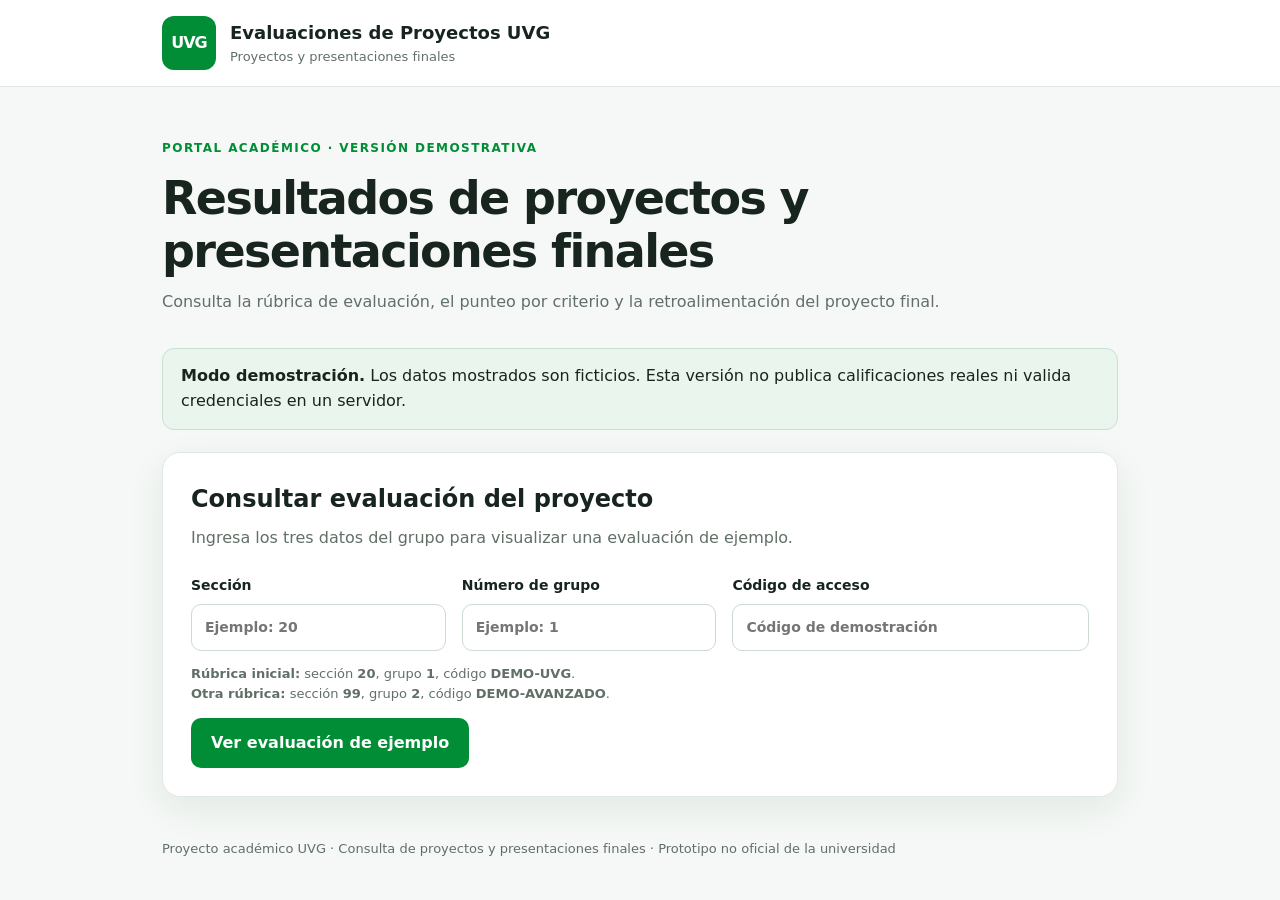
==== index.html @ 1f35afc8 "Add files via upload" ====
<!doctype html>
<html lang="es">
<head>
  <meta charset="utf-8">
  <meta name="viewport" content="width=device-width, initial-scale=1">
  <meta name="description" content="Portal de consulta de evaluaciones de proyectos y presentaciones finales UVG.">
  <title>Evaluaciones de Proyectos UVG</title>
  <link rel="stylesheet" href="styles.css">
  <script src="config-demo.js" defer></script>
  <script src="app.js" defer></script>
</head>
<body>
  <header class="topbar"><div class="container topbar-inner"><div class="brand-mark" aria-hidden="true">UVG</div><div><strong>Evaluaciones de Proyectos UVG</strong><span>Proyectos y presentaciones finales</span></div></div></header>
  <main class="container">
    <section class="hero"><span class="eyebrow">PORTAL ACADÉMICO · VERSIÓN DEMOSTRATIVA</span><h1>Resultados de proyectos y presentaciones finales</h1><p>Consulta la rúbrica de evaluación, el punteo por criterio y la retroalimentación del proyecto final.</p></section>
    <div class="notice" role="note"><strong>Modo demostración.</strong> Los datos mostrados son ficticios. Esta versión no publica calificaciones reales ni valida credenciales en un servidor.</div>
    <section class="panel" id="access-panel" aria-labelledby="access-title"><div class="panel-head"><h2 id="access-title">Consultar evaluación del proyecto</h2><p>Ingresa los tres datos del grupo para visualizar una evaluación de ejemplo.</p></div>
      <form id="access-form" novalidate><div class="form-grid"><label>Sección<input id="section" name="section" inputmode="numeric" autocomplete="off" placeholder="Ejemplo: 20" required></label><label>Número de grupo<input id="group" name="group" inputmode="numeric" autocomplete="off" placeholder="Ejemplo: 1" required></label><label>Código de acceso<input id="code" name="code" autocomplete="off" placeholder="Código de demostración" required></label></div><p class="hint"><strong>Rúbrica inicial:</strong> sección <b>20</b>, grupo <b>1</b>, código <b>DEMO-UVG</b>.<br><strong>Otra rúbrica:</strong> sección <b>99</b>, grupo <b>2</b>, código <b>DEMO-AVANZADO</b>.</p><p class="error" id="form-error" role="alert" hidden></p><button type="submit">Ver evaluación de ejemplo</button></form>
    </section>
    <section id="results" class="results" aria-labelledby="results-title" hidden><div class="results-heading"><div><span class="eyebrow">RESULTADO DE DEMOSTRACIÓN</span><h2 id="results-title">Evaluación del proyecto final</h2><p id="result-meta"></p></div><div class="score-box"><strong id="total-score">—</strong><span id="total-maximum">de — puntos</span></div></div><div class="panel"><h3>Rúbrica y retroalimentación</h3><p id="rubric-name" class="rubric-name"></p><div id="rubric"></div><div class="feedback"><h3>Retroalimentación general</h3><p id="general-feedback"></p></div></div><button id="back-button" class="secondary" type="button">Consultar otro grupo</button></section>
  </main>
  <footer><div class="container">Proyecto académico UVG · Consulta de proyectos y presentaciones finales · Prototipo no oficial de la universidad</div></footer>
</body>
</html>
---- styles.css ----
:root{--green:#008D36;--green-dark:#006b29;--text:#18241e;--muted:#617067;--border:#dfe9e2;--bg:#f5f8f6;--white:#fff;--shadow:0 12px 36px rgba(0,58,23,.08)}*{box-sizing:border-box}body{margin:0;font:16px/1.55 system-ui,-apple-system,Segoe UI,Roboto,Arial,sans-serif;color:var(--text);background:var(--bg)}.container{max-width:1000px;margin:auto;padding-left:22px;padding-right:22px}.topbar{background:var(--white);border-bottom:1px solid var(--border)}.topbar-inner{display:flex;align-items:center;gap:14px;padding-top:16px;padding-bottom:16px}.brand-mark{width:54px;height:54px;border-radius:12px;background:var(--green);color:#fff;display:grid;place-items:center;font-weight:850;letter-spacing:-1px}.topbar strong{display:block;font-size:18px}.topbar span{display:block;color:var(--muted);font-size:13px}.hero{padding:48px 0 26px}.eyebrow{font-size:12px;font-weight:800;letter-spacing:.12em;color:var(--green)}h1{font-size:clamp(30px,5vw,46px);line-height:1.15;letter-spacing:-.035em;margin:12px 0}h2{font-size:24px;margin:0 0 6px}h3{margin:0 0 14px;font-size:19px}.hero p,.panel-head p,.results-heading p{color:var(--muted);margin:8px 0}.notice{padding:15px 18px;border:1px solid #c9dfd1;background:#eaf5ee;border-radius:12px;margin:0 0 22px}.panel{background:var(--white);border:1px solid var(--border);box-shadow:var(--shadow);border-radius:18px;padding:28px;margin-bottom:22px}.panel-head{margin-bottom:24px}.form-grid{display:grid;grid-template-columns:1fr 1fr 1.4fr;gap:16px}label{font-weight:650;font-size:14px}input{width:100%;display:block;margin-top:7px;border:1px solid #cddbd1;border-radius:10px;padding:12px 13px;font:inherit;color:var(--text);background:#fff}input:focus{outline:3px solid #a5dfb7;border-color:var(--green)}button{border:0;background:var(--green);color:#fff;border-radius:10px;padding:13px 20px;font:inherit;font-weight:750;cursor:pointer}button:hover{background:var(--green-dark)}button.secondary{background:#e6eee9;color:#24412e;margin-bottom:32px}button.secondary:hover{background:#d5e5db}.hint{font-size:13px;color:var(--muted)}.error{color:#a52222;font-weight:650}.results-heading{display:flex;align-items:center;justify-content:space-between;gap:24px;margin:30px 0 22px}.score-box{background:var(--green);color:white;padding:18px 28px;border-radius:16px;min-width:155px;text-align:center}.score-box strong{display:block;font-size:44px;line-height:1.1}.score-box span{font-size:13px}.criterion{padding:17px 0;border-bottom:1px solid var(--border)}.criterion-head{display:flex;justify-content:space-between;gap:14px;align-items:baseline}.criterion-head strong{font-size:15px}.criterion-head span{font-weight:800;white-space:nowrap}.track{height:9px;border-radius:999px;background:#e8eee9;overflow:hidden;margin:10px 0}.fill{height:100%;background:var(--green);border-radius:999px}.criterion p{color:var(--muted);font-size:14px;margin:6px 0 0}.feedback{background:#f4f8f5;border-radius:12px;padding:20px;margin-top:24px}.feedback p{margin:0;color:#405248}footer{color:var(--muted);font-size:13px;padding:20px 0 36px}@media(max-width:650px){.hero{padding-top:30px}.form-grid{grid-template-columns:1fr}.panel{padding:20px}.results-heading{align-items:stretch;flex-direction:column}.score-box{align-self:flex-start}.topbar strong{font-size:16px}}

.rubric-name{color:var(--muted);margin:-6px 0 12px;font-size:14px}
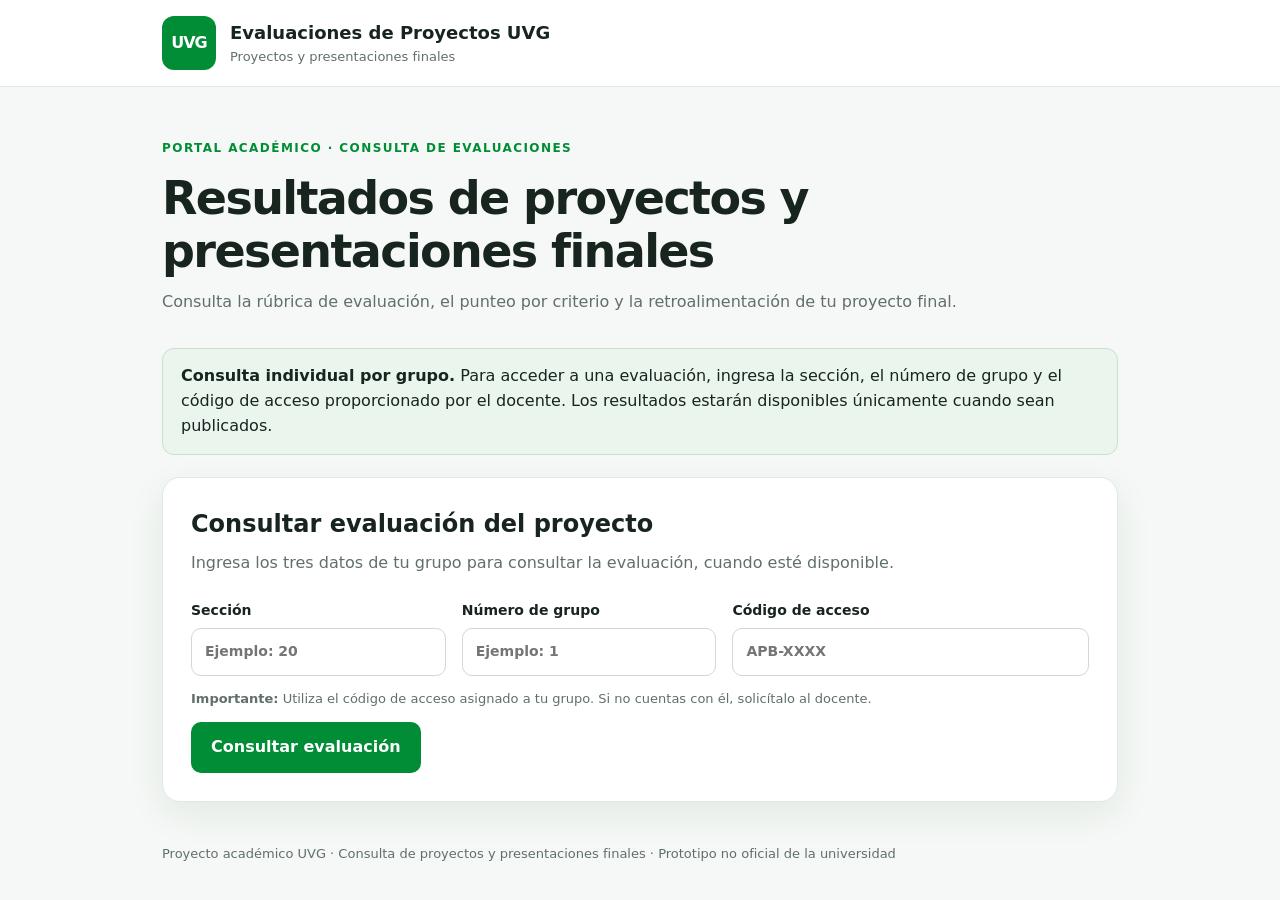
==== commit 85302096: "Conectar portal de evaluaciones con Cloudflare API" ====
--- a/index.html
+++ b/index.html
@@ -1,24 +1,201 @@
+
 <!doctype html>
 <html lang="es">
 <head>
   <meta charset="utf-8">
   <meta name="viewport" content="width=device-width, initial-scale=1">
-  <meta name="description" content="Portal de consulta de evaluaciones de proyectos y presentaciones finales UVG.">
+
+  <meta
+    name="description"
+    content="Portal de consulta de evaluaciones de proyectos y presentaciones finales UVG."
+  >
+
   <title>Evaluaciones de Proyectos UVG</title>
+
   <link rel="stylesheet" href="styles.css">
-  <script src="config-demo.js" defer></script>
+
+  <!-- Aplicación conectada a Cloudflare -->
   <script src="app.js" defer></script>
 </head>
+
 <body>
-  <header class="topbar"><div class="container topbar-inner"><div class="brand-mark" aria-hidden="true">UVG</div><div><strong>Evaluaciones de Proyectos UVG</strong><span>Proyectos y presentaciones finales</span></div></div></header>
+
+  <!-- ENCABEZADO -->
+  <header class="topbar">
+    <div class="container topbar-inner">
+      <div class="brand-mark" aria-hidden="true">UVG</div>
+
+      <div>
+        <strong>Evaluaciones de Proyectos UVG</strong>
+        <span>Proyectos y presentaciones finales</span>
+      </div>
+    </div>
+  </header>
+
   <main class="container">
-    <section class="hero"><span class="eyebrow">PORTAL ACADÉMICO · VERSIÓN DEMOSTRATIVA</span><h1>Resultados de proyectos y presentaciones finales</h1><p>Consulta la rúbrica de evaluación, el punteo por criterio y la retroalimentación del proyecto final.</p></section>
-    <div class="notice" role="note"><strong>Modo demostración.</strong> Los datos mostrados son ficticios. Esta versión no publica calificaciones reales ni valida credenciales en un servidor.</div>
-    <section class="panel" id="access-panel" aria-labelledby="access-title"><div class="panel-head"><h2 id="access-title">Consultar evaluación del proyecto</h2><p>Ingresa los tres datos del grupo para visualizar una evaluación de ejemplo.</p></div>
-      <form id="access-form" novalidate><div class="form-grid"><label>Sección<input id="section" name="section" inputmode="numeric" autocomplete="off" placeholder="Ejemplo: 20" required></label><label>Número de grupo<input id="group" name="group" inputmode="numeric" autocomplete="off" placeholder="Ejemplo: 1" required></label><label>Código de acceso<input id="code" name="code" autocomplete="off" placeholder="Código de demostración" required></label></div><p class="hint"><strong>Rúbrica inicial:</strong> sección <b>20</b>, grupo <b>1</b>, código <b>DEMO-UVG</b>.<br><strong>Otra rúbrica:</strong> sección <b>99</b>, grupo <b>2</b>, código <b>DEMO-AVANZADO</b>.</p><p class="error" id="form-error" role="alert" hidden></p><button type="submit">Ver evaluación de ejemplo</button></form>
+
+    <!-- PRESENTACIÓN -->
+    <section class="hero">
+      <span class="eyebrow">PORTAL ACADÉMICO · CONSULTA DE EVALUACIONES</span>
+
+      <h1>Resultados de proyectos y presentaciones finales</h1>
+
+      <p>
+        Consulta la rúbrica de evaluación, el punteo por criterio
+        y la retroalimentación de tu proyecto final.
+      </p>
     </section>
-    <section id="results" class="results" aria-labelledby="results-title" hidden><div class="results-heading"><div><span class="eyebrow">RESULTADO DE DEMOSTRACIÓN</span><h2 id="results-title">Evaluación del proyecto final</h2><p id="result-meta"></p></div><div class="score-box"><strong id="total-score">—</strong><span id="total-maximum">de — puntos</span></div></div><div class="panel"><h3>Rúbrica y retroalimentación</h3><p id="rubric-name" class="rubric-name"></p><div id="rubric"></div><div class="feedback"><h3>Retroalimentación general</h3><p id="general-feedback"></p></div></div><button id="back-button" class="secondary" type="button">Consultar otro grupo</button></section>
+
+    <!-- AVISO -->
+    <div class="notice" role="note">
+      <strong>Consulta individual por grupo.</strong>
+      Para acceder a una evaluación, ingresa la sección,
+      el número de grupo y el código de acceso proporcionado
+      por el docente. Los resultados estarán disponibles
+      únicamente cuando sean publicados.
+    </div>
+
+    <!-- FORMULARIO -->
+    <section
+      class="panel"
+      id="access-panel"
+      aria-labelledby="access-title"
+    >
+
+      <div class="panel-head">
+        <h2 id="access-title">Consultar evaluación del proyecto</h2>
+
+        <p>
+          Ingresa los tres datos de tu grupo para consultar
+          la evaluación, cuando esté disponible.
+        </p>
+      </div>
+
+      <form id="access-form" novalidate>
+
+        <div class="form-grid">
+
+          <label>
+            Sección
+            <input
+              id="section"
+              name="section"
+              inputmode="numeric"
+              autocomplete="off"
+              placeholder="Ejemplo: 20"
+              required
+            >
+          </label>
+
+          <label>
+            Número de grupo
+            <input
+              id="group"
+              name="group"
+              inputmode="numeric"
+              autocomplete="off"
+              placeholder="Ejemplo: 1"
+              required
+            >
+          </label>
+
+          <label>
+            Código de acceso
+            <input
+              id="code"
+              name="code"
+              autocomplete="off"
+              autocapitalize="characters"
+              spellcheck="false"
+              maxlength="8"
+              placeholder="APB-XXXX"
+              required
+            >
+          </label>
+
+        </div>
+
+        <p class="hint">
+          <strong>Importante:</strong>
+          Utiliza el código de acceso asignado a tu grupo.
+          Si no cuentas con él, solicítalo al docente.
+        </p>
+
+        <p
+          class="error"
+          id="form-error"
+          role="alert"
+          hidden
+        ></p>
+
+        <button type="submit">
+          Consultar evaluación
+        </button>
+
+      </form>
+    </section>
+
+    <!-- RESULTADOS -->
+    <section
+      id="results"
+      class="results"
+      aria-labelledby="results-title"
+      hidden
+    >
+
+      <div class="results-heading">
+
+        <div>
+          <span class="eyebrow">RESULTADO DE EVALUACIÓN</span>
+
+          <h2 id="results-title">
+            Evaluación del proyecto final
+          </h2>
+
+          <p id="result-meta"></p>
+        </div>
+
+        <div class="score-box">
+          <strong id="total-score">—</strong>
+          <span id="total-maximum">de — puntos</span>
+        </div>
+
+      </div>
+
+      <div class="panel">
+
+        <h3>Rúbrica y retroalimentación</h3>
+
+        <p id="rubric-name" class="rubric-name"></p>
+
+        <div id="rubric"></div>
+
+        <div class="feedback">
+          <h3>Retroalimentación general</h3>
+          <p id="general-feedback"></p>
+        </div>
+
+      </div>
+
+      <button
+        id="back-button"
+        class="secondary"
+        type="button"
+      >
+        Consultar otro grupo
+      </button>
+
+    </section>
+
   </main>
-  <footer><div class="container">Proyecto académico UVG · Consulta de proyectos y presentaciones finales · Prototipo no oficial de la universidad</div></footer>
+
+  <!-- PIE DE PÁGINA -->
+  <footer>
+    <div class="container">
+      Proyecto académico UVG · Consulta de proyectos y
+      presentaciones finales · Prototipo no oficial de la universidad
+    </div>
+  </footer>
+
 </body>
 </html>
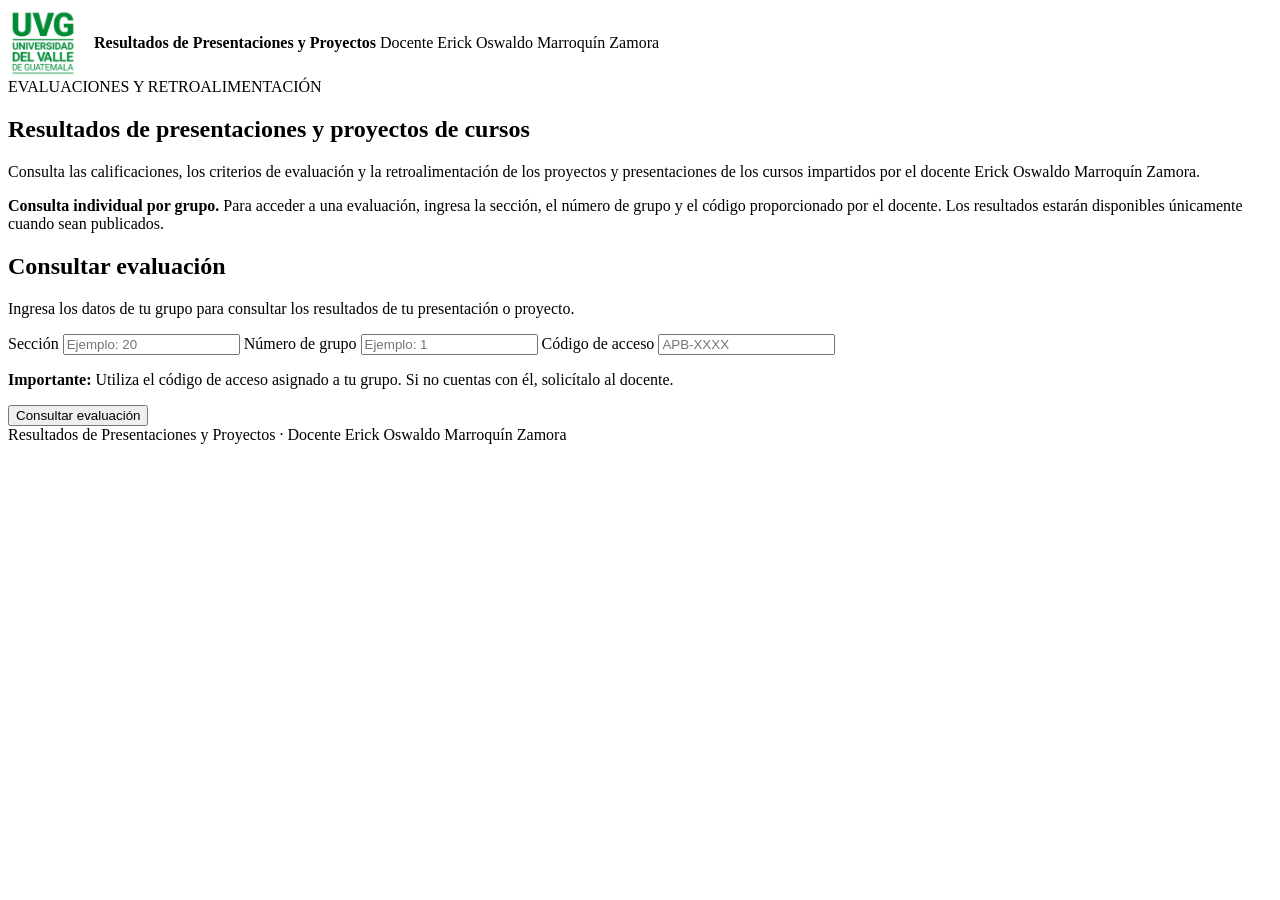
==== commit 0fe76f1f: "Personalizar sitio docente y agregar logo UVG" ====
--- a/index.html
+++ b/index.html
@@ -5,69 +5,71 @@
   <meta charset="utf-8">
   <meta name="viewport" content="width=device-width, initial-scale=1">
 
-  <meta
-    name="description"
-    content="Portal de consulta de evaluaciones de proyectos y presentaciones finales UVG."
-  >
+  <meta name="description"
+        content="Resultados de presentaciones y proyectos de los cursos impartidos por el docente Erick Oswaldo Marroquín Zamora.">
 
-  <title>Evaluaciones de Proyectos UVG</title>
+  <title>Resultados de Presentaciones | Erick Marroquín</title>
+
+  <link rel="icon" type="image/png" href="assets/logo-uvg.png">
+  <link rel="apple-touch-icon" href="assets/logo-uvg.png">
 
   <link rel="stylesheet" href="styles.css">
-
-  <!-- Aplicación conectada a Cloudflare -->
   <script src="app.js" defer></script>
 </head>
 
 <body>
 
-  <!-- ENCABEZADO -->
   <header class="topbar">
     <div class="container topbar-inner">
-      <div class="brand-mark" aria-hidden="true">UVG</div>
+
+      <img
+        src="assets/logo-uvg.png"
+        alt="Universidad del Valle de Guatemala"
+        class="uvg-logo"
+      >
 
       <div>
-        <strong>Evaluaciones de Proyectos UVG</strong>
-        <span>Proyectos y presentaciones finales</span>
+        <strong>Resultados de Presentaciones y Proyectos</strong>
+        <span>Docente Erick Oswaldo Marroquín Zamora</span>
       </div>
+
     </div>
   </header>
 
   <main class="container">
 
-    <!-- PRESENTACIÓN -->
     <section class="hero">
-      <span class="eyebrow">PORTAL ACADÉMICO · CONSULTA DE EVALUACIONES</span>
+      <span class="eyebrow">
+        EVALUACIONES Y RETROALIMENTACIÓN
+      </span>
 
-      <h1>Resultados de proyectos y presentaciones finales</h1>
+      <h1>Resultados de presentaciones y proyectos de cursos</h1>
 
       <p>
-        Consulta la rúbrica de evaluación, el punteo por criterio
-        y la retroalimentación de tu proyecto final.
+        Consulta las calificaciones, los criterios de evaluación
+        y la retroalimentación de los proyectos y presentaciones
+        de los cursos impartidos por el docente
+        Erick Oswaldo Marroquín Zamora.
       </p>
     </section>
 
-    <!-- AVISO -->
     <div class="notice" role="note">
       <strong>Consulta individual por grupo.</strong>
       Para acceder a una evaluación, ingresa la sección,
-      el número de grupo y el código de acceso proporcionado
-      por el docente. Los resultados estarán disponibles
-      únicamente cuando sean publicados.
+      el número de grupo y el código proporcionado por el docente.
+      Los resultados estarán disponibles únicamente
+      cuando sean publicados.
     </div>
 
-    <!-- FORMULARIO -->
-    <section
-      class="panel"
-      id="access-panel"
-      aria-labelledby="access-title"
-    >
+    <section class="panel"
+             id="access-panel"
+             aria-labelledby="access-title">
 
       <div class="panel-head">
-        <h2 id="access-title">Consultar evaluación del proyecto</h2>
-
+        <h2 id="access-title">Consultar evaluación</h2>
         <p>
-          Ingresa los tres datos de tu grupo para consultar
-          la evaluación, cuando esté disponible.
+          Ingresa los datos de tu grupo para consultar
+          los resultados de tu presentación o proyecto.
         </p>
       </div>
 
@@ -83,8 +85,7 @@
               inputmode="numeric"
               autocomplete="off"
               placeholder="Ejemplo: 20"
-              required
-            >
+              required>
           </label>
 
           <label>
@@ -95,8 +96,7 @@
               inputmode="numeric"
               autocomplete="off"
               placeholder="Ejemplo: 1"
-              required
-            >
+              required>
           </label>
 
           <label>
@@ -109,8 +109,7 @@
               spellcheck="false"
               maxlength="8"
               placeholder="APB-XXXX"
-              required
-            >
+              required>
           </label>
 
         </div>
@@ -121,12 +120,10 @@
           Si no cuentas con él, solicítalo al docente.
         </p>
 
-        <p
-          class="error"
-          id="form-error"
-          role="alert"
-          hidden
-        ></p>
+        <p class="error"
+           id="form-error"
+           role="alert"
+           hidden></p>
 
         <button type="submit">
           Consultar evaluación
@@ -135,13 +132,10 @@
       </form>
     </section>
 
-    <!-- RESULTADOS -->
-    <section
-      id="results"
-      class="results"
-      aria-labelledby="results-title"
-      hidden
-    >
+    <section id="results"
+             class="results"
+             aria-labelledby="results-title"
+             hidden>
 
       <div class="results-heading">
 
@@ -163,7 +157,6 @@
       </div>
 
       <div class="panel">
-
         <h3>Rúbrica y retroalimentación</h3>
 
         <p id="rubric-name" class="rubric-name"></p>
@@ -174,14 +167,12 @@
           <h3>Retroalimentación general</h3>
           <p id="general-feedback"></p>
         </div>
-
       </div>
 
       <button
         id="back-button"
         class="secondary"
-        type="button"
-      >
+        type="button">
         Consultar otro grupo
       </button>
 
@@ -189,11 +180,10 @@
 
   </main>
 
-  <!-- PIE DE PÁGINA -->
   <footer>
     <div class="container">
-      Proyecto académico UVG · Consulta de proyectos y
-      presentaciones finales · Prototipo no oficial de la universidad
+      Resultados de Presentaciones y Proyectos ·
+      Docente Erick Oswaldo Marroquín Zamora
     </div>
   </footer>
 
--- a/styles.css
+++ b/styles.css
@@ -1,3 +1,30 @@
-:root{--green:#008D36;--green-dark:#006b29;--text:#18241e;--muted:#617067;--border:#dfe9e2;--bg:#f5f8f6;--white:#fff;--shadow:0 12px 36px rgba(0,58,23,.08)}*{box-sizing:border-box}body{margin:0;font:16px/1.55 system-ui,-apple-system,Segoe UI,Roboto,Arial,sans-serif;color:var(--text);background:var(--bg)}.container{max-width:1000px;margin:auto;padding-left:22px;padding-right:22px}.topbar{background:var(--white);border-bottom:1px solid var(--border)}.topbar-inner{display:flex;align-items:center;gap:14px;padding-top:16px;padding-bottom:16px}.brand-mark{width:54px;height:54px;border-radius:12px;background:var(--green);color:#fff;display:grid;place-items:center;font-weight:850;letter-spacing:-1px}.topbar strong{display:block;font-size:18px}.topbar span{display:block;color:var(--muted);font-size:13px}.hero{padding:48px 0 26px}.eyebrow{font-size:12px;font-weight:800;letter-spacing:.12em;color:var(--green)}h1{font-size:clamp(30px,5vw,46px);line-height:1.15;letter-spacing:-.035em;margin:12px 0}h2{font-size:24px;margin:0 0 6px}h3{margin:0 0 14px;font-size:19px}.hero p,.panel-head p,.results-heading p{color:var(--muted);margin:8px 0}.notice{padding:15px 18px;border:1px solid #c9dfd1;background:#eaf5ee;border-radius:12px;margin:0 0 22px}.panel{background:var(--white);border:1px solid var(--border);box-shadow:var(--shadow);border-radius:18px;padding:28px;margin-bottom:22px}.panel-head{margin-bottom:24px}.form-grid{display:grid;grid-template-columns:1fr 1fr 1.4fr;gap:16px}label{font-weight:650;font-size:14px}input{width:100%;display:block;margin-top:7px;border:1px solid #cddbd1;border-radius:10px;padding:12px 13px;font:inherit;color:var(--text);background:#fff}input:focus{outline:3px solid #a5dfb7;border-color:var(--green)}button{border:0;background:var(--green);color:#fff;border-radius:10px;padding:13px 20px;font:inherit;font-weight:750;cursor:pointer}button:hover{background:var(--green-dark)}button.secondary{background:#e6eee9;color:#24412e;margin-bottom:32px}button.secondary:hover{background:#d5e5db}.hint{font-size:13px;color:var(--muted)}.error{color:#a52222;font-weight:650}.results-heading{display:flex;align-items:center;justify-content:space-between;gap:24px;margin:30px 0 22px}.score-box{background:var(--green);color:white;padding:18px 28px;border-radius:16px;min-width:155px;text-align:center}.score-box strong{display:block;font-size:44px;line-height:1.1}.score-box span{font-size:13px}.criterion{padding:17px 0;border-bottom:1px solid var(--border)}.criterion-head{display:flex;justify-content:space-between;gap:14px;align-items:baseline}.criterion-head strong{font-size:15px}.criterion-head span{font-weight:800;white-space:nowrap}.track{height:9px;border-radius:999px;background:#e8eee9;overflow:hidden;margin:10px 0}.fill{height:100%;background:var(--green);border-radius:999px}.criterion p{color:var(--muted);font-size:14px;margin:6px 0 0}.feedback{background:#f4f8f5;border-radius:12px;padding:20px;margin-top:24px}.feedback p{margin:0;color:#405248}footer{color:var(--muted);font-size:13px;padding:20px 0 36px}@media(max-width:650px){.hero{padding-top:30px}.form-grid{grid-template-columns:1fr}.panel{padding:20px}.results-heading{align-items:stretch;flex-direction:column}.score-box{align-self:flex-start}.topbar strong{font-size:16px}}
 
-.rubric-name{color:var(--muted);margin:-6px 0 12px;font-size:14px}
+/* ==========================================
+   LOGO UVG EN ENCABEZADO
+   ========================================== */
+
+.uvg-logo {
+  width: 70px;
+  height: 70px;
+  object-fit: contain;
+  flex-shrink: 0;
+}
+
+/* Encabezado con logo y nombre del docente */
+.topbar-inner {
+  display: flex;
+  align-items: center;
+  gap: 16px;
+}
+
+/* Ajustes para dispositivos móviles */
+@media (max-width: 600px) {
+  .uvg-logo {
+    width: 54px;
+    height: 54px;
+  }
+
+  .topbar-inner {
+    gap: 12px;
+  }
+}
